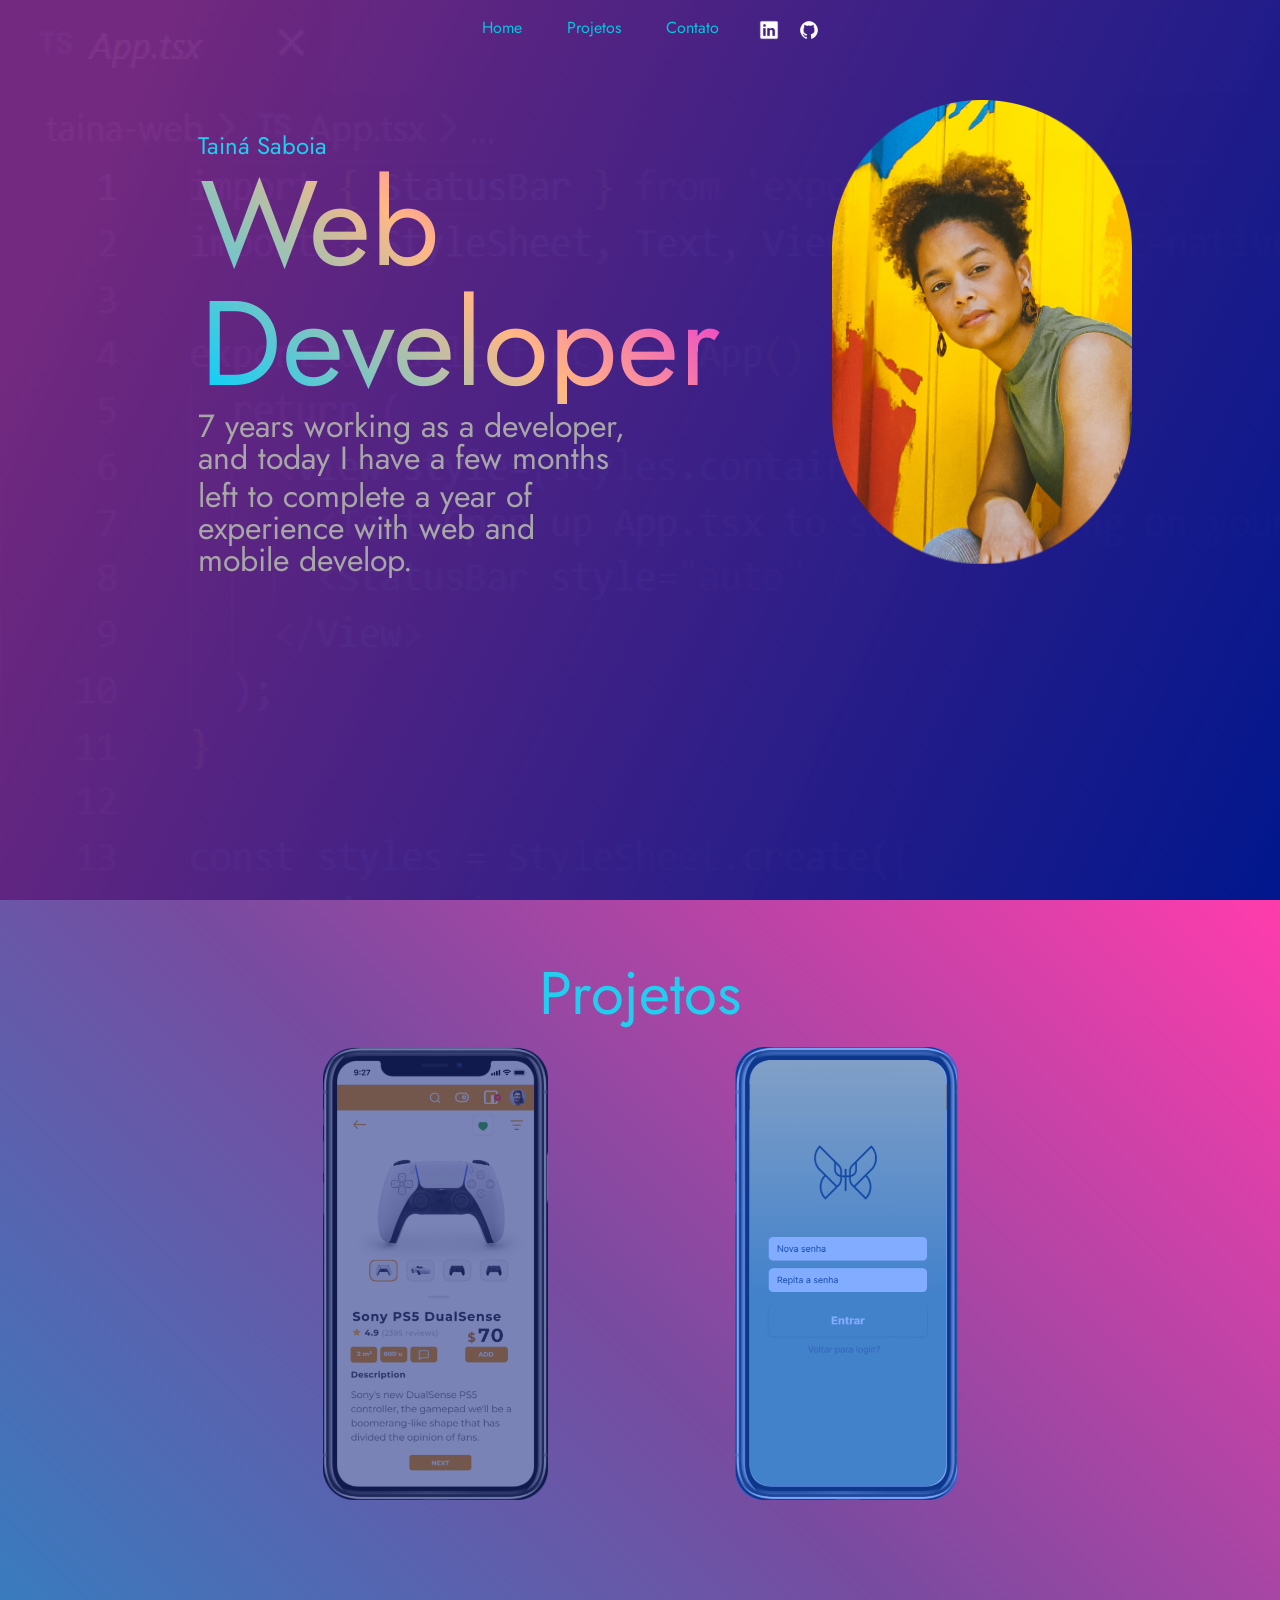
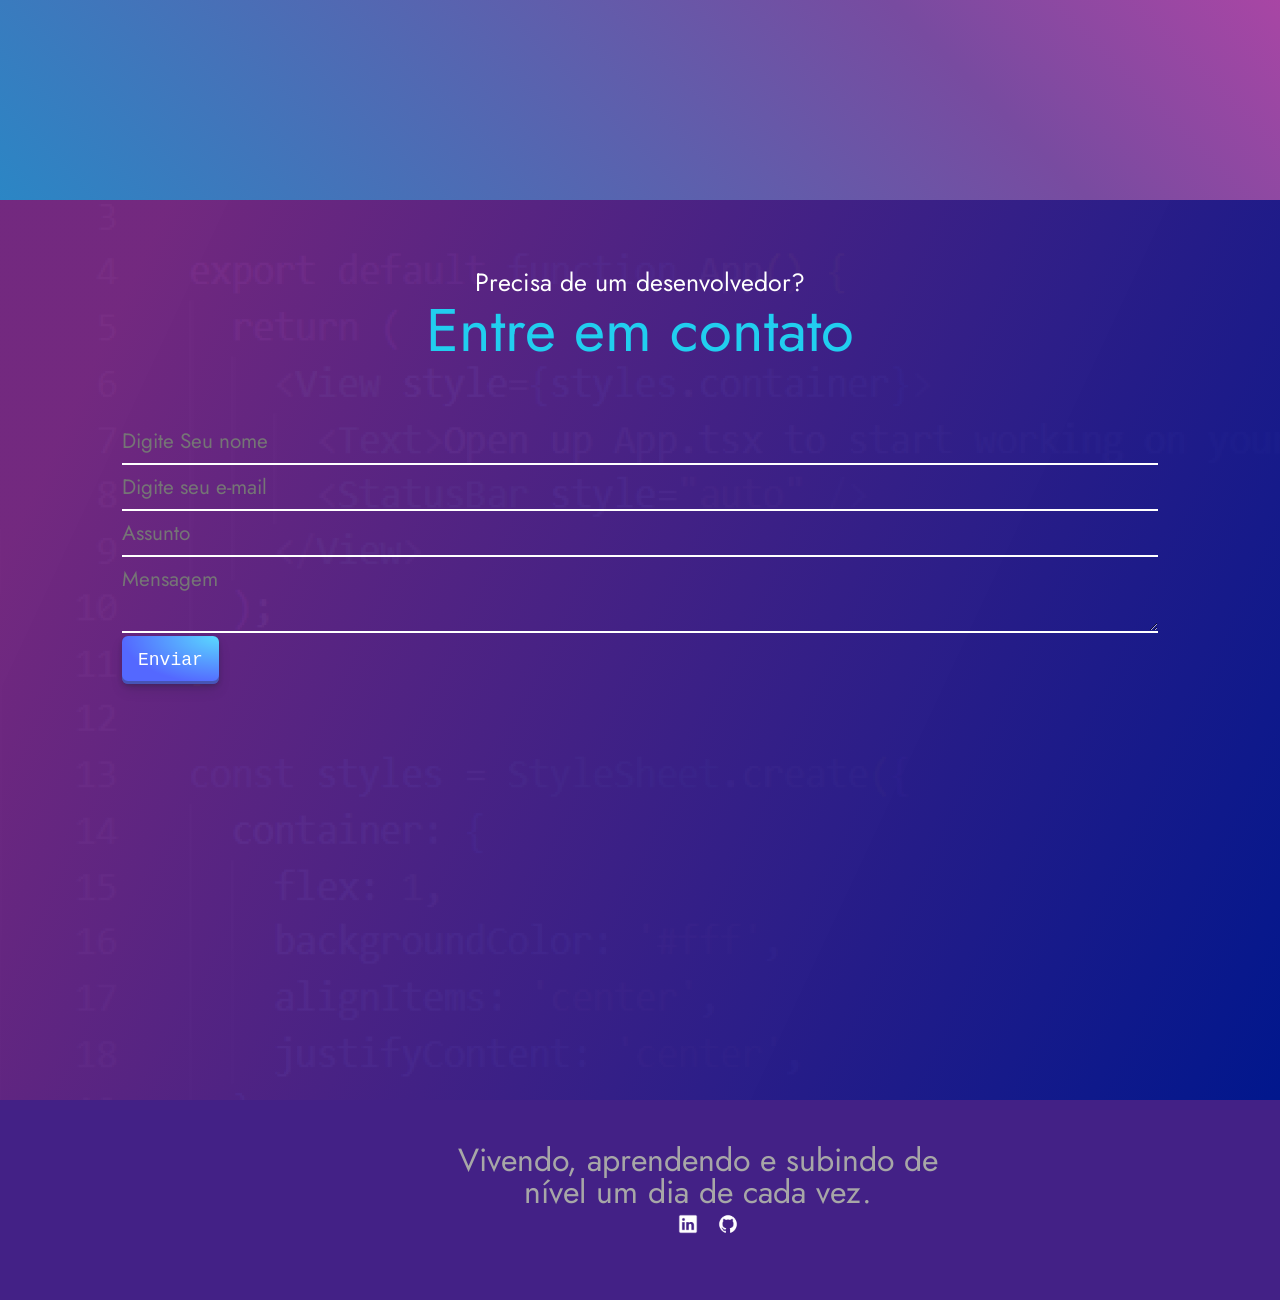
==== src/html/home.html @ 783f00a7 "html portifolio" ====
<!DOCTYPE html>
<html lang ="pt-br">
    <head>
        <meta charset="UTF-8">
        <title>Tainá Saboia</title>
        <link rel="stylesheet" href="../css/reset.css">
        <link rel="stylesheet" href="../css/style.css"> 
        <link rel="preconnect" href="https://fonts.googleapis.com">
        <link rel="preconnect" href="https://fonts.gstatic.com" crossorigin>
        <link href="https://fonts.googleapis.com/css2?family=Jost:wght@400;900&display=swap" rel="stylesheet">
        <link rel="stylesheet" href="https://cdnjs.cloudflare.com/ajax/libs/animate.css/4.1.1/animate.min.css"/>

    </head>
    <body>
        <header>
            <nav>
                <ul>
                    <li><a href="#home">Home</a></li>
                    <li><a href="#projects">Projetos</a></li>
                    <li><a href="#contact">Contato</a></li>
                    <li><a href="https://www.linkedin.com/in/tasaboia/" target="_blank" rel="noopener noreferrer"><img src="../images/logo-linkedin.png"/></a></li>
                    <li><a href="https://github.com/tasaboia" target="_blank" rel="noopener noreferrer"><img src="../images/logo-github.png"/></a></li>

                </ul>
            </nav>
        </header>

        <section id="home">
            <div>
                <p class="title-name">Tainá Saboia</p>
                <img class="perfil-photo" src="../images/profile-photo.png"/>
                <h1 >Web Developer</h1>
                <p>7 years working as a developer, and today I have a few months </p>
                <p>left to complete a year of experience with web and mobile develop.</p>
                
                
            </div>
        </section>

        <section id="projects">
            <h2>Projetos</h2>
            
            <ul class="projects-items">
                <li class="laytou-projetc">
                    <a>
                        <div class="projects-item">
                             <img src="../images/coletiva-background.png" /> 
                             
                        </div>
                        
                    </a>
                </li>
                <li class="laytou-projetc">
                    <a>
                        <div class="projects-item">
                            <img src="../images/app-background.png" />
                        </div>
                    </a>
                    
                </li>
            </ul>
        </section>
        <section id="contact">
            <div class="title-area">
                <p>Precisa de um desenvolvedor?</p>
                <h2>Entre em contato</h2>
            </div>
            <div class="contact-area">
                <form>
                    <input class="field" type="text"  placeholder="Digite Seu nome">
                    <input class="field" type="email"  placeholder="Digite seu e-mail">
                    <input class="field" type="text"  placeholder="Assunto">
                    <textarea class="field" type="text" placeholder="Mensagem"></textarea>
                    <button id="button" class="button" role="button" type="submit">Enviar</button>
                </form>
            </div>
        </section>
    </body>
    <footer>
        <div class="footer-area">
            <div>
                <p>Vivendo, aprendendo e subindo de nível um dia de cada vez.</p>
                <ul>
                    <li><a href="https://www.linkedin.com/in/tasaboia/" target="_blank" rel="noopener noreferrer"><img src="../images/logo-linkedin.png"/></a></li>
                    <li><a href="https://github.com/tasaboia" target="_blank" rel="noopener noreferrer"><img src="../images/logo-github.png"/></a></li>

                </ul>
            </div>

            <div></div>
        </div>
    </footer>
</html
---- src/css/style.css ----
html {
    scroll-behavior: smooth;
}

body {
    background-image: linear-gradient(115deg, rgba(119,41,132,0.95) 10% , #01178D 100%),url("../images/background-code.png");
    justify-items: center;
    justify-content: center;
    width: 940;
    height: 100vh;
    font-family: 'Jost', sans-serif;
}

body img {
    position: absolute;
    width: 100%;
}

header {
    width: 100%;
    position: fixed;
    text-align: center;
    padding-top: 20px;
    margin-right: 10px;
}

nav li{
    display: inline;
    margin-inline: 20px;
    animation: fadeInUp 5s;

}

nav img {
    width: 20px;
    height: 20px;
}

a { 
    color: #05C5DF;
}
a:link { 
    text-decoration: none;
}
a:visited { 
    text-decoration: none; 
}
a:hover {
    text-decoration: none; color: #00FFF0;
}
a:active {
    text-decoration: none;
}

#home {
    padding-top: 10%;
    padding-left: 15%;
    height: 100%;
    width: 50%;
    box-sizing: border-box;
}

.title-name {
    font-size: x-large;
    color: #21CEEF;
    animation: zoomIn;
    animation-duration: 1s; /* don't forget to set a duration! */
}

.perfil-photo {
    margin-top: -5%;
    margin-left: 50%;
    max-width: 300px;
    height: auto;
    animation: flipInY 2s;
}

h1 {
    font-size: 120px;
    background: -webkit-linear-gradient(45deg, #00D1FF, #FFB884, #DF00F2);
    -webkit-background-clip: text;
    -webkit-text-fill-color: transparent;
    margin-bottom: 20px;
    display: inline-block;
    margin: 0 0.5rem;
    animation: flipInX; /* referring directly to the animation's @keyframe declaration */
    animation-duration: 2s; /* don't forget to set a duration! */
}

p {
    color: #A7A7A7;
    font-size: xx-large;
    margin: 6px;
}

#projects  {
    height: 100vh;
    padding: 5%;
    box-sizing: border-box;
    background-color: #FF3CAC;
    background-image: linear-gradient(225deg, #FF3CAC 0%, #784BA0 50%, #2B86C5 100%);
}

#projects img  {
    position: relative;
    width: 55%;
    max-height: auto;
    animation: fadeIn;
    animation-duration: 2s; /* don't forget to set a duration! */
}

#projects img:hover  {
    box-shadow: rgba(0, 0, 0, 0.56) 0px 22px 70px 4px;
    border-radius: 20px;
}
.projects-items {
    padding: 2%;
    margin: 0 auto;
    text-align: center;
}

.description-items {
    display: list-item;
    background-color: black;
}

.projects-items p {
    font-size: 18px;
    padding: 6px;
    color: white;
}
.projects-items li {
    display: inline-block;
}

.projects-item:hover {
    cursor: pointer;
}

.projects-item:active{
    animation: zoomOut 5s;
}

#description-item {
    position: relative;
    background-color: black;
    display: list-item;
}

h2 {
    text-align: center;
    font-size: 60px;
    box-sizing: border-box;
    color: #21CEEF;
}


.title-area {
    text-align: center;
    font-size: 60px;
    box-sizing: border-box;
    color: #21CEEF;
}

.title-area p {
    font-size: 25px;
    color: white;
}

#contact {
    height: 100vh;
    padding: 5%;
    box-sizing: border-box;
}

.contact-area {
    display: grid;
    margin: 5%;
    grid-template-columns: auto;
    grid-gap: 1rem 1rem;
    justify-items: center;
    position : relative;
}

.field {
    font-family: inherit;
    width: 100%;
    border: 0;
    border-bottom: 2px solid white;
    outline: 0;
    font-size: 1.3rem;
    color: white;
    padding: 7px 0;
    background: transparent;
    transition: border-color 0.2s;
  }
  
  .field.label {
    position: absolute;
    top: 0;
    display: block;
    transition: 0.2s;
    font-size: 1rem;
    color: white;
  }

.textarea{
    width: 50%;
    height: 20vh;
    padding: 8px;
    margin: 4px;
}


.button {
  align-items: center;
  appearance: none;
  background-image: radial-gradient(100% 100% at 100% 0, #5adaff 0, #5468ff 100%);
  border: 0;
  border-radius: 6px;
  box-shadow: rgba(45, 35, 66, .4) 0 2px 4px,rgba(45, 35, 66, .3) 0 7px 13px -3px,rgba(58, 65, 111, .5) 0 -3px 0 inset;
  box-sizing: border-box;
  color: #fff;
  cursor: pointer;
  display: inline-flex;
  font-family: "JetBrains Mono",monospace;
  height: 48px;
  justify-content: center;
  line-height: 1;
  list-style: none;
  overflow: hidden;
  padding-left: 16px;
  padding-right: 16px;
  position: relative;
  text-align: left;
  text-decoration: none;
  transition: box-shadow .15s,transform .15s;
  user-select: none;
  -webkit-user-select: none;
  touch-action: manipulation;
  white-space: nowrap;
  will-change: box-shadow,transform;
  font-size: 18px;
}

.button:focus {
  box-shadow: #3c4fe0 0 0 0 1.5px inset, rgba(45, 35, 66, .4) 0 2px 4px, rgba(45, 35, 66, .3) 0 7px 13px -3px, #3c4fe0 0 -3px 0 inset;
}

.button:hover {
  box-shadow: rgba(45, 35, 66, .4) 0 4px 8px, rgba(45, 35, 66, .3) 0 7px 13px -3px, #3c4fe0 0 -3px 0 inset;
  transform: translateY(-2px);
}

.button:active {
  box-shadow: #3c4fe0 0 3px 7px inset;
  transform: translateY(2px);
}


.footer-area{
    width: 100%;
    height: 200px;
    background-color: #432186;

}
.footer-area div{
    padding-top: 3%;
    padding-left: 35%;
    text-align: center;
    width: 500px;
}

.footer-area li{
    display: inline;
    margin-inline: 20px;
}

.footer-area  img {
    width: 20px;
    height: 20px;
}
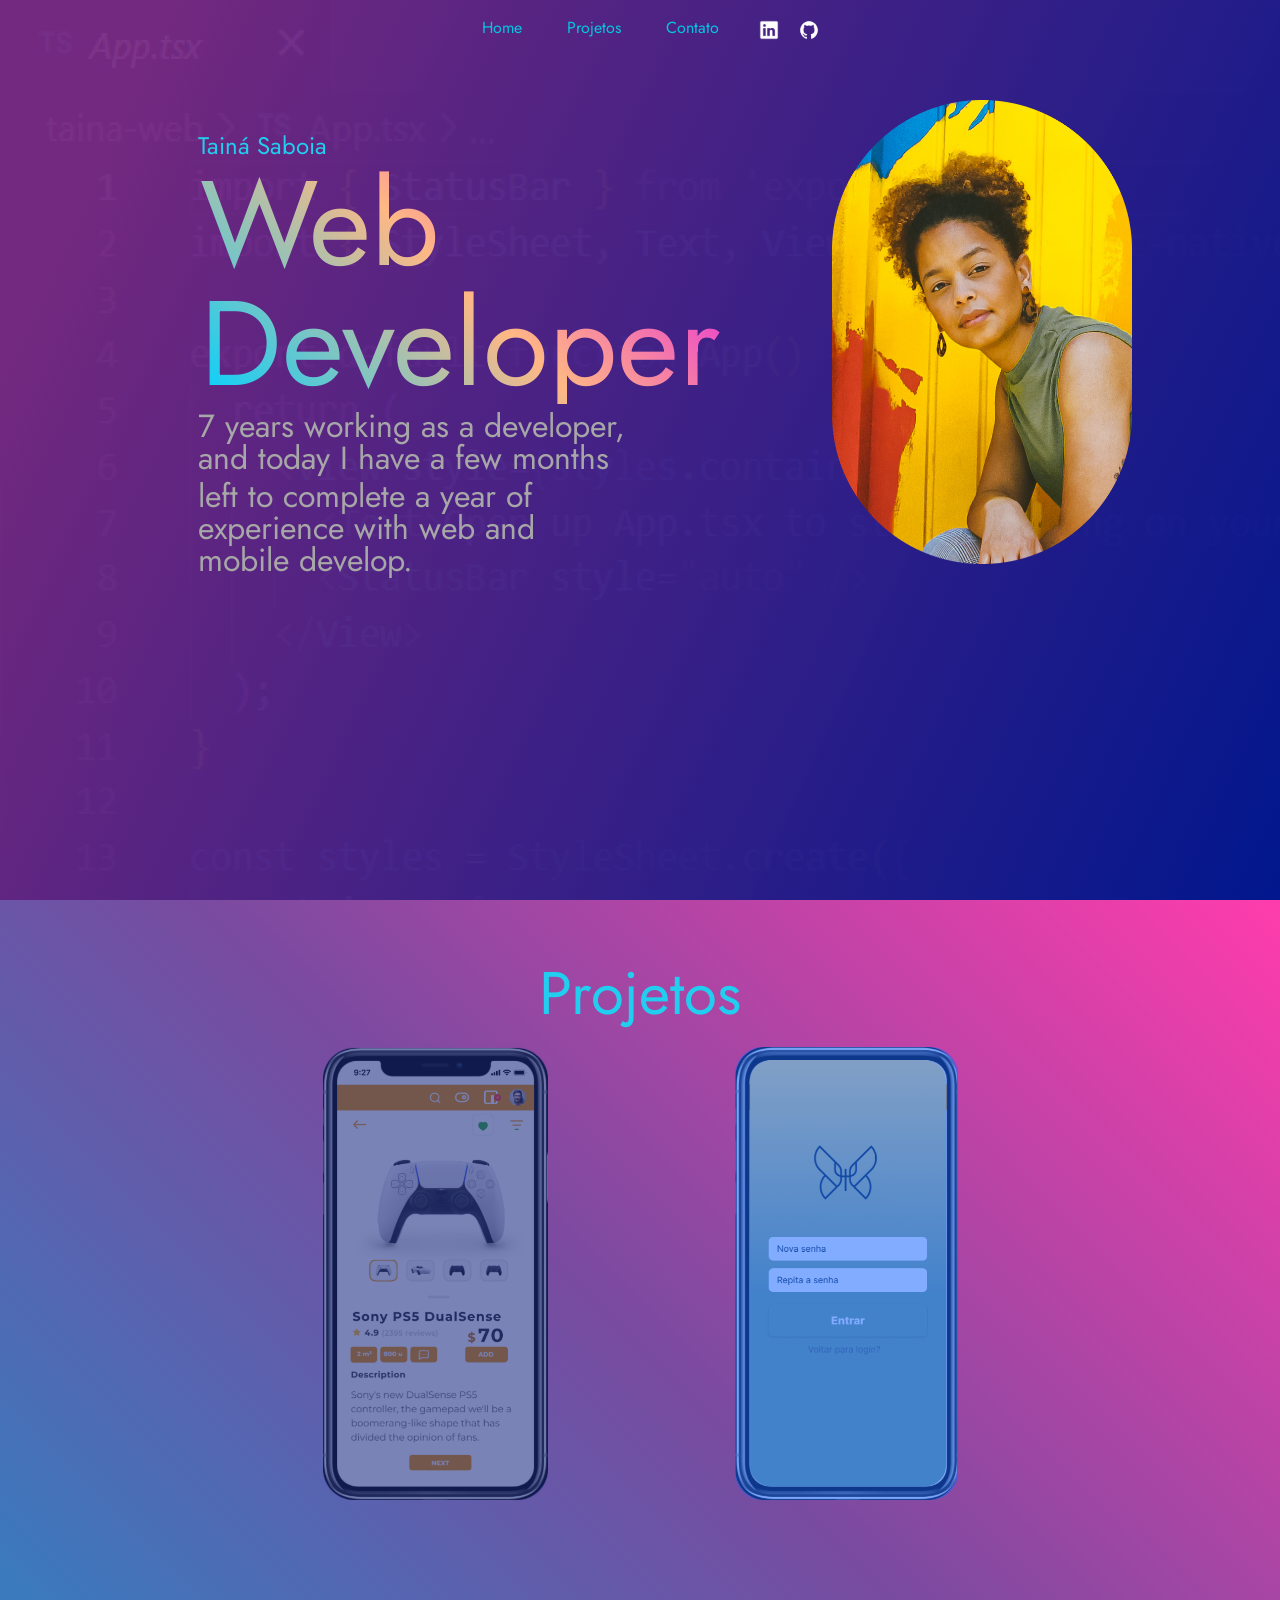
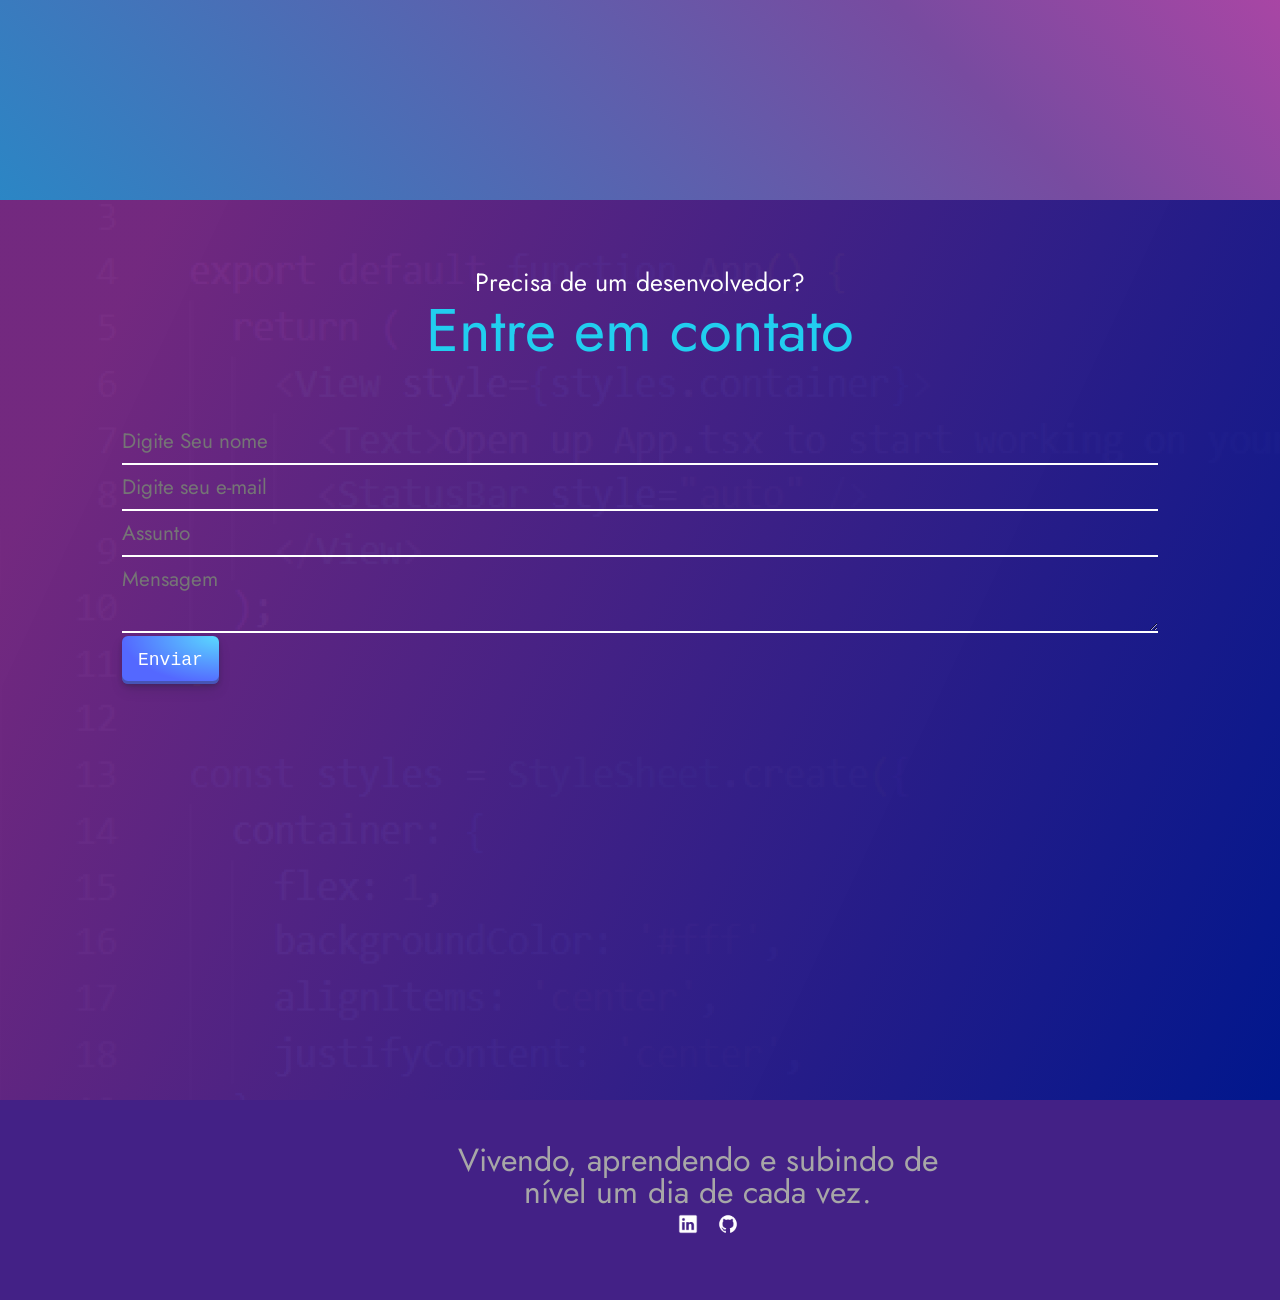
==== commit 2be612b2: "netlify form action" ====
--- a/src/html/home.html
+++ b/src/html/home.html
@@ -66,11 +66,11 @@
                 <h2>Entre em contato</h2>
             </div>
             <div class="contact-area">
-                <form>
-                    <input class="field" type="text"  placeholder="Digite Seu nome">
-                    <input class="field" type="email"  placeholder="Digite seu e-mail">
-                    <input class="field" type="text"  placeholder="Assunto">
-                    <textarea class="field" type="text" placeholder="Mensagem"></textarea>
+                <form action="POST" data-netlify="true">
+                    <input name="name" class="field" type="text"  placeholder="Digite Seu nome">
+                    <input name="email" class="field" type="email"  placeholder="Digite seu e-mail">
+                    <input name="subject" class="field" type="text"  placeholder="Assunto">
+                    <textarea name="message" class="field" type="text" placeholder="Mensagem"></textarea>
                     <button id="button" class="button" role="button" type="submit">Enviar</button>
                 </form>
             </div>
